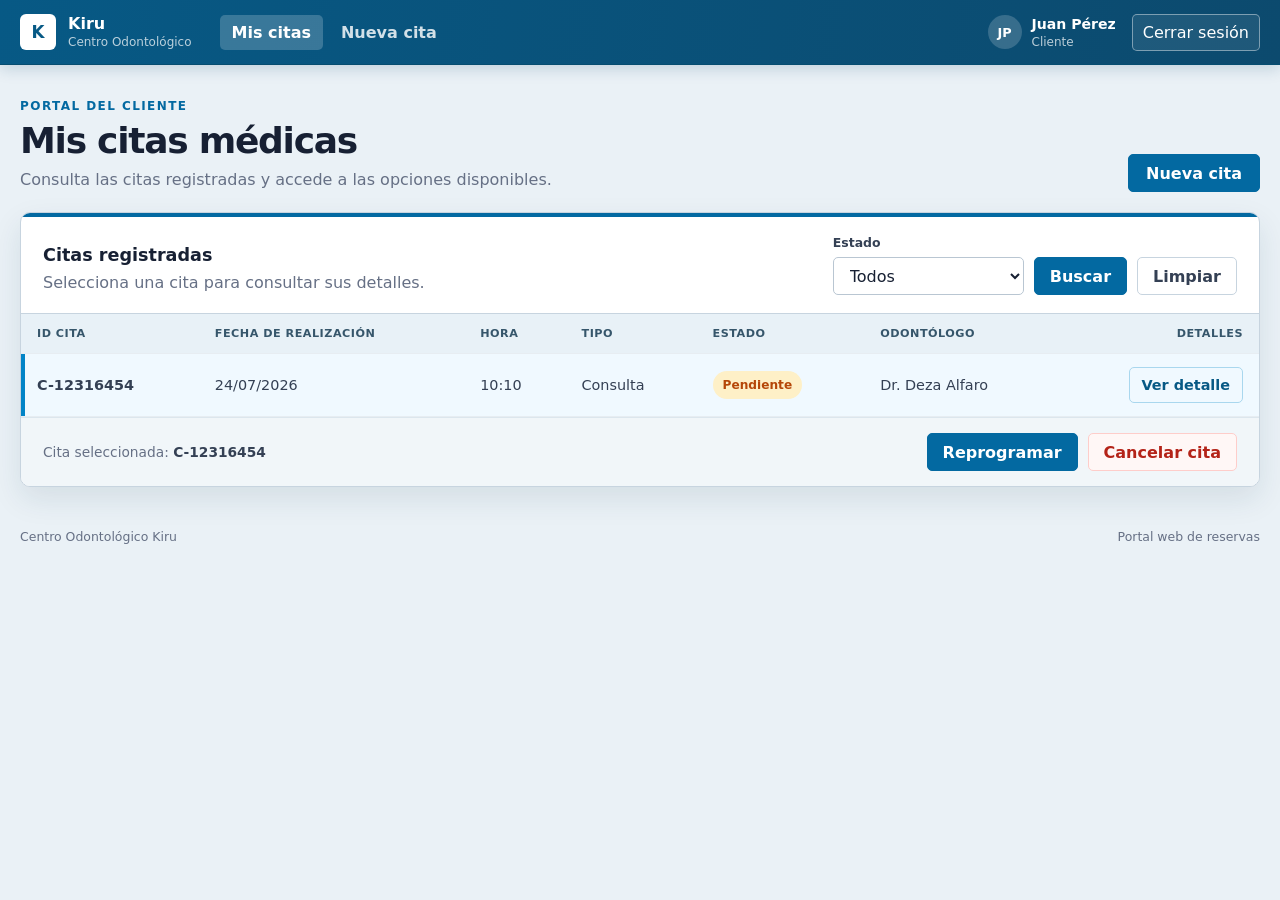
==== frontend/index.html @ e7d378d7 "fix: primera version de backend" ====
<!doctype html>
<html lang="es">
  <head>
    <meta charset="UTF-8" />
    <meta name="viewport" content="width=device-width, initial-scale=1.0" />
    <meta
      name="description"
      content="Portal web del cliente del Centro Odontológico Kiru"
    />
    <title>Mis citas | Centro Odontológico Kiru</title>
    <link rel="stylesheet" href="css/styles.css" />
  </head>
  <body>
    <header class="site-header">
      <div class="header-content">
        <a class="brand" href="index.html" aria-label="Ir a Mis citas">
          <span class="brand-mark" aria-hidden="true">K</span>
          <span class="brand-copy">
            <strong>Kiru</strong>
            <small>Centro Odontológico</small>
          </span>
        </a>

        <nav class="main-navigation" aria-label="Navegación del cliente">
          <a class="nav-link active" href="index.html" aria-current="page">
            Mis citas
          </a>
          <a class="nav-link" href="registrar-cita.html">Nueva cita</a>
        </nav>

        <div class="user-area" aria-label="Sesión del cliente">
          <span class="user-avatar" aria-hidden="true">JP</span>
          <span class="user-copy">
            <strong>Juan Pérez</strong>
            <small>Cliente</small>
          </span>
          <button class="logout-button" type="button">Cerrar sesión</button>
        </div>
      </div>
    </header>

    <main class="page-content">
      <section class="page-heading" aria-labelledby="page-title">
        <div>
          <p class="eyebrow">Portal del cliente</p>
          <h1 id="page-title">Mis citas médicas</h1>
          <p class="page-description">
            Consulta las citas registradas y accede a las opciones disponibles.
          </p>
        </div>
        <a class="primary-button button-link" href="registrar-cita.html">
          Nueva cita
        </a>
      </section>

      <section class="appointments-card" aria-labelledby="appointments-title">
        <div class="card-header">
          <div>
            <h2 id="appointments-title">Citas registradas</h2>
            <p>Selecciona una cita para consultar sus detalles.</p>
          </div>

          <form class="filters" aria-label="Filtros de citas">
            <label class="field" for="appointment-status">
              <span>Estado</span>
              <select id="appointment-status" name="estado">
                <option value="">Todos</option>
                <option value="pendiente">Pendiente</option>
                <option value="atendida">Atendida</option>
                <option value="cancelada">Cancelada</option>
                <option value="reprogramada">Reprogramada</option>
              </select>
            </label>
            <button class="secondary-button" type="button">Buscar</button>
            <button class="ghost-button" type="reset">Limpiar</button>
          </form>
        </div>

        <div class="table-container">
          <table>
            <caption class="visually-hidden">
              Citas médicas registradas por el cliente
            </caption>
            <thead>
              <tr>
                <th scope="col">ID cita</th>
                <th scope="col">Fecha de realización</th>
                <th scope="col">Hora</th>
                <th scope="col">Tipo</th>
                <th scope="col">Estado</th>
                <th scope="col">Odontólogo</th>
                <th scope="col" class="details-column">Detalles</th>
              </tr>
            </thead>
            <tbody>
              <tr class="selected-row" aria-selected="true">
                <td data-label="ID cita"><strong>C-12316454</strong></td>
                <td data-label="Fecha de realización">24/07/2026</td>
                <td data-label="Hora">10:10</td>
                <td data-label="Tipo">Consulta</td>
                <td data-label="Estado">
                  <span class="status status-pending">Pendiente</span>
                </td>
                <td data-label="Odontólogo">Dr. Deza Alfaro</td>
                <td data-label="Detalles" class="details-column">
                  <button class="detail-button" type="button">
                    Ver detalle
                  </button>
                </td>
              </tr>
            </tbody>
          </table>
        </div>

        <div class="card-footer">
          <p class="selection-message">
            Cita seleccionada: <strong>C-12316454</strong>
          </p>
          <div class="appointment-actions">
            <button class="secondary-button" type="button">Reprogramar</button>
            <button class="danger-button" type="button">Cancelar cita</button>
          </div>
        </div>
      </section>
    </main>

    <footer class="site-footer">
      <p>Centro Odontológico Kiru</p>
      <p>Portal web de reservas</p>
    </footer>
  </body>
</html>
---- frontend/css/styles.css ----
:root {
  --color-primary-700: #075985;
  --color-primary-600: #0369a1;
  --color-primary-500: #0284c7;
  --color-primary-100: #e0f2fe;
  --color-primary-50: #f0f9ff;
  --color-ink-900: #172033;
  --color-ink-700: #344054;
  --color-ink-500: #667085;
  --color-border: #c7d4df;
  --color-surface: #ffffff;
  --color-background: #eaf1f6;
  --color-danger-700: #b42318;
  --color-danger-100: #fee4e2;
  --color-warning-700: #b54708;
  --color-warning-100: #fef0c7;
  --shadow-card: 0 12px 30px rgba(15, 55, 78, 0.1);
  --radius-small: 5px;
  --radius-medium: 7px;
  --radius-large: 10px;
  --content-width: 1240px;
}

* {
  box-sizing: border-box;
}

html {
  color-scheme: light;
  font-family:
    Inter, ui-sans-serif, system-ui, -apple-system, BlinkMacSystemFont, "Segoe UI",
    sans-serif;
  background: var(--color-background);
}

body {
  min-width: 320px;
  min-height: 100vh;
  margin: 0;
  color: var(--color-ink-900);
  background: var(--color-background);
}

button,
select,
input {
  font: inherit;
}

button,
a,
select,
input {
  -webkit-tap-highlight-color: transparent;
}

button,
a {
  transition:
    background-color 160ms ease,
    border-color 160ms ease,
    color 160ms ease,
    transform 160ms ease;
}

button {
  cursor: pointer;
}

button:focus-visible,
a:focus-visible,
select:focus-visible {
  outline: 3px solid rgba(2, 132, 199, 0.3);
  outline-offset: 2px;
}

input:focus-visible {
  outline: 3px solid rgba(2, 132, 199, 0.3);
  outline-offset: 2px;
}

.site-header {
  position: sticky;
  top: 0;
  z-index: 10;
  border-bottom: 1px solid #064d70;
  color: #ffffff;
  background: linear-gradient(100deg, #075985 0%, #0c4a6e 100%);
  box-shadow: 0 4px 14px rgba(12, 74, 110, 0.18);
  backdrop-filter: blur(12px);
}

.header-content {
  display: grid;
  grid-template-columns: auto 1fr auto;
  gap: 28px;
  align-items: center;
  width: min(calc(100% - 40px), var(--content-width));
  min-height: 64px;
  margin: 0 auto;
}

.brand {
  display: inline-flex;
  gap: 12px;
  align-items: center;
  color: inherit;
  text-decoration: none;
}

.brand-mark {
  display: grid;
  width: 36px;
  height: 36px;
  place-items: center;
  border: 1px solid rgba(255, 255, 255, 0.5);
  border-radius: 6px;
  color: var(--color-primary-700);
  font-size: 1.05rem;
  font-weight: 800;
  background: #ffffff;
}

.brand-copy,
.user-copy {
  display: flex;
  flex-direction: column;
}

.brand-copy strong {
  color: #ffffff;
  font-size: 1rem;
  line-height: 1.1;
}

.brand-copy small,
.user-copy small {
  margin-top: 3px;
  color: rgba(255, 255, 255, 0.72);
  font-size: 0.75rem;
}

.main-navigation {
  display: flex;
  gap: 6px;
  align-items: center;
}

.nav-link {
  padding: 8px 12px;
  border: 0;
  border-radius: var(--radius-small);
  color: rgba(255, 255, 255, 0.82);
  font-weight: 650;
  text-decoration: none;
  background: transparent;
}

.nav-link:hover {
  color: #ffffff;
  background: rgba(255, 255, 255, 0.12);
}

.nav-link.active {
  color: #ffffff;
  background: rgba(255, 255, 255, 0.2);
}

.user-area {
  display: flex;
  gap: 10px;
  align-items: center;
}

.user-avatar {
  display: grid;
  width: 34px;
  height: 34px;
  place-items: center;
  border-radius: 50%;
  color: #ffffff;
  font-size: 0.8rem;
  font-weight: 800;
  background: rgba(255, 255, 255, 0.18);
}

.user-copy strong {
  color: #ffffff;
  font-size: 0.88rem;
}

.logout-button {
  margin-left: 6px;
  padding: 8px 10px;
  border: 1px solid rgba(255, 255, 255, 0.42);
  border-radius: var(--radius-small);
  color: #ffffff;
  background: rgba(255, 255, 255, 0.08);
}

.logout-button:hover {
  border-color: rgba(255, 255, 255, 0.72);
  background: rgba(255, 255, 255, 0.16);
}

.ghost-button:hover {
  border-color: #aebdca;
  background: #f1f5f9;
}

.page-content {
  width: min(calc(100% - 40px), var(--content-width));
  margin: 0 auto;
  padding: 34px 0 28px;
}

.page-heading {
  display: flex;
  gap: 24px;
  align-items: flex-end;
  justify-content: space-between;
  margin-bottom: 20px;
}

.eyebrow {
  margin: 0 0 8px;
  color: var(--color-primary-600);
  font-size: 0.75rem;
  font-weight: 800;
  letter-spacing: 0.12em;
  text-transform: uppercase;
}

h1,
h2,
p {
  margin-top: 0;
}

h1 {
  margin-bottom: 7px;
  font-size: clamp(1.75rem, 3vw, 2.25rem);
  line-height: 1.12;
  letter-spacing: -0.035em;
}

h2 {
  margin-bottom: 6px;
  font-size: 1.1rem;
}

.page-description,
.card-header p {
  margin-bottom: 0;
  color: var(--color-ink-500);
  line-height: 1.5;
}

.appointments-card {
  overflow: hidden;
  border: 1px solid var(--color-border);
  border-radius: var(--radius-large);
  background: var(--color-surface);
  box-shadow: var(--shadow-card);
}

.appointments-card::before {
  display: block;
  height: 4px;
  background: var(--color-primary-600);
  content: "";
}

.card-header {
  display: flex;
  gap: 28px;
  align-items: flex-end;
  justify-content: space-between;
  padding: 18px 22px;
  border-bottom: 1px solid var(--color-border);
}

.filters {
  display: flex;
  gap: 10px;
  align-items: flex-end;
}

.field {
  display: flex;
  min-width: 170px;
  flex-direction: column;
  gap: 7px;
}

.field span {
  color: var(--color-ink-700);
  font-size: 0.78rem;
  font-weight: 700;
}

select {
  min-height: 38px;
  padding: 0 38px 0 12px;
  border: 1px solid #b9c6d2;
  border-radius: var(--radius-small);
  color: var(--color-ink-900);
  background: var(--color-surface);
}

.primary-button,
.secondary-button,
.ghost-button,
.danger-button,
.detail-button {
  min-height: 38px;
  padding: 0 15px;
  border-radius: var(--radius-small);
  font-weight: 750;
}

.button-link {
  display: inline-flex;
  align-items: center;
  justify-content: center;
  text-decoration: none;
}

.primary-button,
.secondary-button {
  border: 1px solid var(--color-primary-600);
  color: #ffffff;
  background: var(--color-primary-600);
}

.primary-button {
  min-width: 132px;
}

.primary-button:hover,
.secondary-button:hover {
  border-color: var(--color-primary-700);
  background: var(--color-primary-700);
  transform: translateY(-1px);
}

.ghost-button {
  border: 1px solid var(--color-border);
  color: var(--color-ink-700);
  background: var(--color-surface);
}

.danger-button {
  border: 1px solid #fecdca;
  color: var(--color-danger-700);
  background: #fff7f6;
}

.danger-button:hover {
  border-color: #fda29b;
  background: var(--color-danger-100);
}

.table-container {
  overflow-x: auto;
}

table {
  width: 100%;
  min-width: 910px;
  border-collapse: collapse;
}

th,
td {
  padding: 13px 16px;
  border-bottom: 1px solid #e7edf2;
  text-align: left;
  vertical-align: middle;
}

th {
  color: #36566b;
  font-size: 0.7rem;
  font-weight: 800;
  letter-spacing: 0.045em;
  text-transform: uppercase;
  background: #e8f1f7;
}

td {
  color: var(--color-ink-700);
  font-size: 0.9rem;
}

.selected-row {
  background: var(--color-primary-50);
}

.selected-row td:first-child {
  box-shadow: inset 4px 0 0 var(--color-primary-500);
}

.status {
  display: inline-flex;
  align-items: center;
  min-height: 28px;
  padding: 4px 10px;
  border-radius: 999px;
  font-size: 0.76rem;
  font-weight: 800;
}

.status-pending {
  color: var(--color-warning-700);
  background: var(--color-warning-100);
}

.details-column {
  text-align: right;
}

.detail-button {
  min-height: 36px;
  padding: 0 12px;
  border: 1px solid #a9d7ee;
  color: var(--color-primary-700);
  background: var(--color-primary-50);
}

.detail-button:hover {
  border-color: var(--color-primary-500);
  background: var(--color-primary-100);
}

.card-footer {
  display: flex;
  gap: 20px;
  align-items: center;
  justify-content: space-between;
  padding: 15px 22px;
  border-top: 1px solid #dce6ed;
  background: #f1f6f9;
}

.selection-message {
  margin-bottom: 0;
  color: var(--color-ink-500);
  font-size: 0.86rem;
}

.selection-message strong {
  color: var(--color-ink-700);
}

.appointment-actions {
  display: flex;
  gap: 10px;
}

.site-footer {
  display: flex;
  justify-content: space-between;
  width: min(calc(100% - 40px), var(--content-width));
  margin: 0 auto;
  padding: 14px 0 22px;
  color: var(--color-ink-500);
  font-size: 0.78rem;
}

.site-footer p {
  margin-bottom: 0;
}

.visually-hidden {
  position: absolute;
  width: 1px;
  height: 1px;
  padding: 0;
  margin: -1px;
  overflow: hidden;
  clip: rect(0, 0, 0, 0);
  white-space: nowrap;
  border: 0;
}

.booking-page {
  max-width: var(--content-width);
}

.back-link {
  display: inline-flex;
  margin-bottom: 18px;
  color: var(--color-primary-700);
  font-size: 0.86rem;
  font-weight: 700;
  text-decoration: none;
}

.back-link:hover {
  text-decoration: underline;
}

.booking-heading {
  margin-bottom: 18px;
}

.booking-steps {
  display: grid;
  grid-template-columns: repeat(4, 1fr);
  padding: 0;
  margin: 0 0 18px;
  list-style: none;
}

.booking-steps li {
  position: relative;
  display: flex;
  gap: 8px;
  align-items: center;
  color: var(--color-ink-500);
  font-size: 0.78rem;
}

.booking-steps li:not(:last-child)::after {
  position: absolute;
  z-index: 0;
  top: 50%;
  right: 10px;
  left: 42px;
  height: 2px;
  background: #bdcbd6;
  content: "";
}

.booking-steps span {
  z-index: 1;
  display: grid;
  width: 30px;
  height: 30px;
  place-items: center;
  border: 2px solid #bdcbd6;
  border-radius: 50%;
  background: var(--color-background);
}

.booking-steps .completed,
.booking-steps .active {
  color: var(--color-primary-700);
}

.booking-steps .completed span,
.booking-steps .active span {
  border-color: var(--color-primary-600);
}

.booking-steps .completed span {
  color: #ffffff;
  background: var(--color-primary-600);
}

.booking-steps .active span {
  background: #ffffff;
}

.booking-card {
  overflow: hidden;
  border: 1px solid var(--color-border);
  border-radius: var(--radius-large);
  background: var(--color-surface);
  box-shadow: var(--shadow-card);
}

.booking-card::before {
  display: block;
  height: 4px;
  background: var(--color-primary-600);
  content: "";
}

.booking-fields {
  display: grid;
  grid-template-columns: 1fr 1fr 1.1fr;
  border-bottom: 1px solid var(--color-border);
}

.booking-section {
  display: grid;
  grid-template-columns: 32px 1fr;
  gap: 12px;
  padding: 20px;
}

.booking-section + .booking-section {
  border-left: 1px solid var(--color-border);
}

.section-number {
  display: grid;
  width: 28px;
  height: 28px;
  place-items: center;
  border-radius: 50%;
  color: #ffffff;
  font-size: 0.76rem;
  font-weight: 800;
  background: var(--color-primary-600);
}

.section-content h2 {
  margin: 3px 0 15px;
}

.full-field {
  width: 100%;
  min-width: 0;
  margin-bottom: 12px;
}

input[type="date"] {
  width: 100%;
  min-height: 38px;
  padding: 0 11px;
  border: 1px solid #b9c6d2;
  border-radius: var(--radius-small);
  color: var(--color-ink-900);
  background: #ffffff;
}

.appointment-type {
  display: flex;
  flex-wrap: wrap;
  gap: 10px 16px;
  padding: 0;
  margin: 3px 0 0;
  border: 0;
}

.appointment-type legend {
  width: 100%;
  margin-bottom: 7px;
  color: var(--color-ink-700);
  font-size: 0.78rem;
  font-weight: 700;
}

.appointment-type label {
  display: inline-flex;
  gap: 7px;
  align-items: center;
  color: var(--color-ink-700);
  font-size: 0.86rem;
}

.appointment-type input {
  accent-color: var(--color-primary-600);
}

.order-empty {
  display: flex;
  min-height: 85px;
  flex-direction: column;
  justify-content: center;
  padding: 13px;
  border: 1px dashed #aebfcb;
  border-radius: var(--radius-small);
  color: var(--color-ink-500);
  background: #f7fafc;
}

.order-empty strong {
  margin-bottom: 4px;
  color: var(--color-ink-700);
  font-size: 0.84rem;
}

.order-empty span {
  font-size: 0.78rem;
  line-height: 1.45;
}

.order-total {
  display: flex;
  align-items: center;
  justify-content: space-between;
  margin-top: 12px;
  color: var(--color-ink-500);
  font-size: 0.82rem;
}

.order-total strong {
  color: var(--color-ink-900);
  font-size: 1rem;
}

.schedule-section {
  padding: 20px;
}

.schedule-header {
  display: flex;
  gap: 20px;
  align-items: flex-end;
  justify-content: space-between;
  margin-bottom: 14px;
}

.section-kicker {
  margin-bottom: 4px;
  color: var(--color-ink-500);
  font-size: 0.75rem;
  font-weight: 700;
}

.schedule-legend {
  display: flex;
  gap: 14px;
  color: var(--color-ink-500);
  font-size: 0.75rem;
}

.schedule-legend span {
  display: inline-flex;
  gap: 6px;
  align-items: center;
}

.legend-dot {
  width: 8px;
  height: 8px;
  border-radius: 50%;
}

.available-dot {
  background: #15803d;
}

.occupied-dot {
  background: #b42318;
}

.schedule-container {
  overflow-x: auto;
  border: 1px solid var(--color-border);
  border-radius: var(--radius-small);
}

.schedule-table {
  min-width: 980px;
  table-layout: fixed;
}

.schedule-table th,
.schedule-table td {
  padding: 9px;
  text-align: center;
}

.schedule-table th:first-child {
  width: 120px;
}

.schedule-table tbody th {
  color: var(--color-ink-700);
  font-size: 0.74rem;
  letter-spacing: 0;
  text-transform: none;
  background: #f4f7f9;
}

.slot {
  display: inline-flex;
  width: 100%;
  min-height: 36px;
  align-items: center;
  justify-content: center;
  padding: 6px;
  border-radius: 7px;
  font-size: 0.72rem;
  font-weight: 750;
}

button.slot {
  border: 1px solid #a8d7bc;
}

.slot.available {
  color: #166534;
  background: #ecfdf3;
}

button.slot.available:hover,
.slot.available.selected {
  border-color: #15803d;
  color: #ffffff;
  background: #15803d;
}

.slot.occupied {
  color: var(--color-danger-700);
  background: #fff1f0;
}

.slot.unavailable {
  color: #98a2b3;
  background: #f2f4f7;
}

.booking-actions {
  display: flex;
  gap: 18px;
  align-items: center;
  justify-content: space-between;
  padding: 15px 20px;
  border-top: 1px solid var(--color-border);
  background: #f1f6f9;
}

.booking-primary-actions {
  display: flex;
  gap: 10px;
}

@media (max-width: 900px) {
  .header-content {
    grid-template-columns: 1fr auto;
    gap: 16px;
    padding: 14px 0;
  }

  .main-navigation {
    grid-column: 1 / -1;
    grid-row: 2;
    overflow-x: auto;
  }

  .user-copy,
  .logout-button {
    display: none;
  }

  .card-header {
    align-items: stretch;
    flex-direction: column;
  }

  .filters {
    flex-wrap: wrap;
  }

  .field {
    flex: 1 1 220px;
  }

  .booking-fields {
    grid-template-columns: 1fr 1fr;
  }

  .order-section {
    grid-column: 1 / -1;
    border-top: 1px solid var(--color-border);
  }

  .booking-section:nth-child(3) {
    border-left: 0;
  }
}

@media (max-width: 640px) {
  .header-content,
  .page-content,
  .site-footer {
    width: min(calc(100% - 28px), var(--content-width));
  }

  .page-content {
    padding-top: 36px;
  }

  .page-heading,
  .card-footer {
    align-items: stretch;
    flex-direction: column;
  }

  .page-heading .primary-button {
    width: 100%;
  }

  .card-header,
  .card-footer {
    padding: 20px;
  }

  .filters > button {
    flex: 1 1 120px;
  }

  .appointment-actions {
    flex-direction: column;
  }

  .appointment-actions button {
    width: 100%;
  }

  .site-footer {
    gap: 8px;
    flex-direction: column;
  }

  .booking-steps strong {
    display: none;
  }

  .booking-steps li:not(:last-child)::after {
    right: 6px;
    left: 35px;
  }

  .booking-fields {
    grid-template-columns: 1fr;
  }

  .booking-section,
  .booking-section + .booking-section {
    border-top: 1px solid var(--color-border);
    border-left: 0;
  }

  .booking-section:first-child {
    border-top: 0;
  }

  .schedule-header,
  .booking-actions {
    align-items: stretch;
    flex-direction: column;
  }

  .schedule-legend {
    flex-wrap: wrap;
  }

  .booking-primary-actions {
    flex-direction: column;
  }

  .booking-actions .button-link,
  .booking-actions button {
    width: 100%;
  }
}

@media (prefers-reduced-motion: reduce) {
  *,
  *::before,
  *::after {
    scroll-behavior: auto !important;
    transition-duration: 0.01ms !important;
  }
}
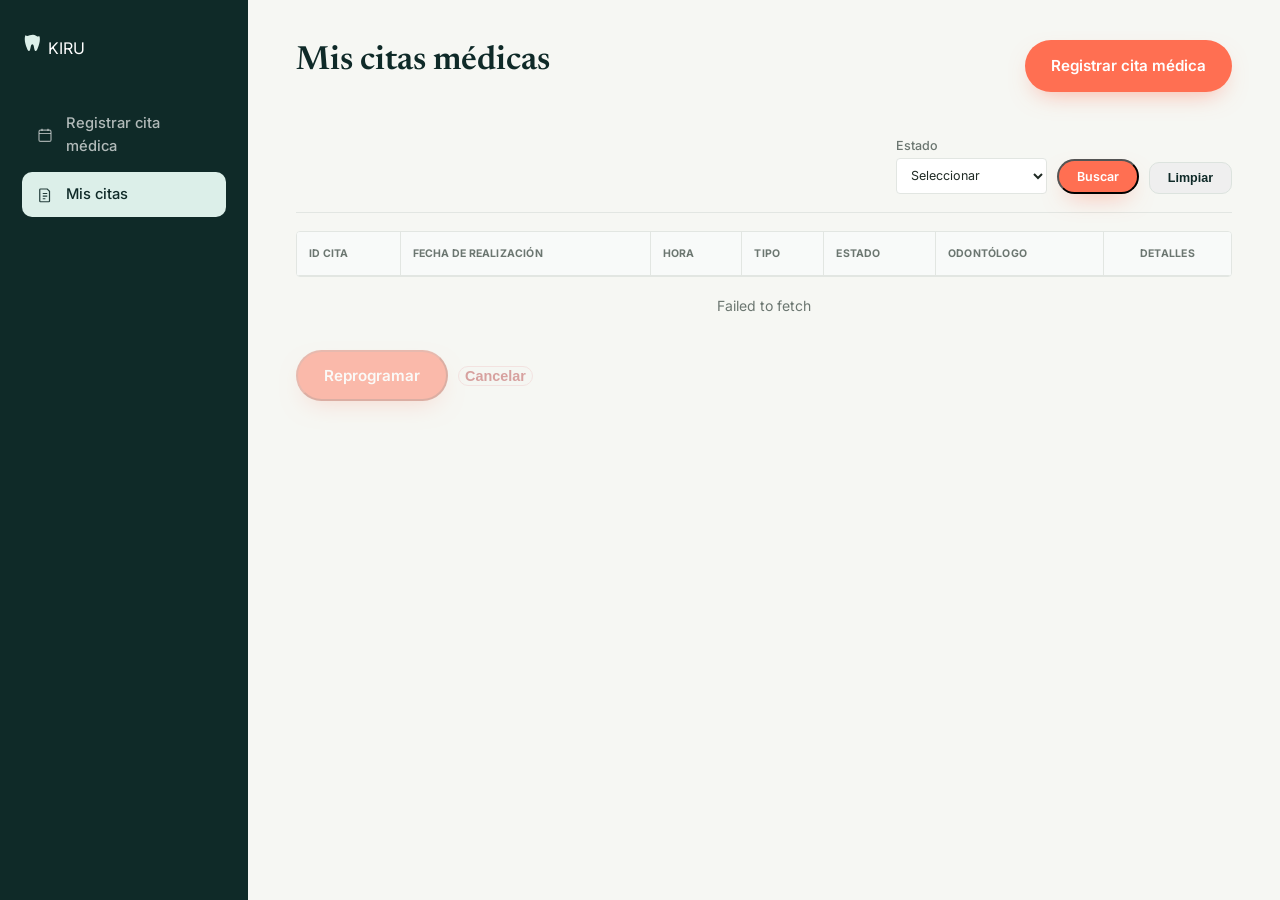
==== commit 0613212c: "feat: implementar módulo de reservas" ====
--- a/frontend/index.html
+++ b/frontend/index.html
@@ -3,130 +3,13 @@
   <head>
     <meta charset="UTF-8" />
     <meta name="viewport" content="width=device-width, initial-scale=1.0" />
-    <meta
-      name="description"
-      content="Portal web del cliente del Centro Odontológico Kiru"
-    />
-    <title>Mis citas | Centro Odontológico Kiru</title>
-    <link rel="stylesheet" href="css/styles.css" />
+    <meta http-equiv="refresh" content="0; url=cliente/mis-citas.html" />
+    <title>KIRU · Módulo de reservas</title>
+    <script>
+      window.location.replace("cliente/mis-citas.html");
+    </script>
   </head>
   <body>
-    <header class="site-header">
-      <div class="header-content">
-        <a class="brand" href="index.html" aria-label="Ir a Mis citas">
-          <span class="brand-mark" aria-hidden="true">K</span>
-          <span class="brand-copy">
-            <strong>Kiru</strong>
-            <small>Centro Odontológico</small>
-          </span>
-        </a>
-
-        <nav class="main-navigation" aria-label="Navegación del cliente">
-          <a class="nav-link active" href="index.html" aria-current="page">
-            Mis citas
-          </a>
-          <a class="nav-link" href="registrar-cita.html">Nueva cita</a>
-        </nav>
-
-        <div class="user-area" aria-label="Sesión del cliente">
-          <span class="user-avatar" aria-hidden="true">JP</span>
-          <span class="user-copy">
-            <strong>Juan Pérez</strong>
-            <small>Cliente</small>
-          </span>
-          <button class="logout-button" type="button">Cerrar sesión</button>
-        </div>
-      </div>
-    </header>
-
-    <main class="page-content">
-      <section class="page-heading" aria-labelledby="page-title">
-        <div>
-          <p class="eyebrow">Portal del cliente</p>
-          <h1 id="page-title">Mis citas médicas</h1>
-          <p class="page-description">
-            Consulta las citas registradas y accede a las opciones disponibles.
-          </p>
-        </div>
-        <a class="primary-button button-link" href="registrar-cita.html">
-          Nueva cita
-        </a>
-      </section>
-
-      <section class="appointments-card" aria-labelledby="appointments-title">
-        <div class="card-header">
-          <div>
-            <h2 id="appointments-title">Citas registradas</h2>
-            <p>Selecciona una cita para consultar sus detalles.</p>
-          </div>
-
-          <form class="filters" aria-label="Filtros de citas">
-            <label class="field" for="appointment-status">
-              <span>Estado</span>
-              <select id="appointment-status" name="estado">
-                <option value="">Todos</option>
-                <option value="pendiente">Pendiente</option>
-                <option value="atendida">Atendida</option>
-                <option value="cancelada">Cancelada</option>
-                <option value="reprogramada">Reprogramada</option>
-              </select>
-            </label>
-            <button class="secondary-button" type="button">Buscar</button>
-            <button class="ghost-button" type="reset">Limpiar</button>
-          </form>
-        </div>
-
-        <div class="table-container">
-          <table>
-            <caption class="visually-hidden">
-              Citas médicas registradas por el cliente
-            </caption>
-            <thead>
-              <tr>
-                <th scope="col">ID cita</th>
-                <th scope="col">Fecha de realización</th>
-                <th scope="col">Hora</th>
-                <th scope="col">Tipo</th>
-                <th scope="col">Estado</th>
-                <th scope="col">Odontólogo</th>
-                <th scope="col" class="details-column">Detalles</th>
-              </tr>
-            </thead>
-            <tbody>
-              <tr class="selected-row" aria-selected="true">
-                <td data-label="ID cita"><strong>C-12316454</strong></td>
-                <td data-label="Fecha de realización">24/07/2026</td>
-                <td data-label="Hora">10:10</td>
-                <td data-label="Tipo">Consulta</td>
-                <td data-label="Estado">
-                  <span class="status status-pending">Pendiente</span>
-                </td>
-                <td data-label="Odontólogo">Dr. Deza Alfaro</td>
-                <td data-label="Detalles" class="details-column">
-                  <button class="detail-button" type="button">
-                    Ver detalle
-                  </button>
-                </td>
-              </tr>
-            </tbody>
-          </table>
-        </div>
-
-        <div class="card-footer">
-          <p class="selection-message">
-            Cita seleccionada: <strong>C-12316454</strong>
-          </p>
-          <div class="appointment-actions">
-            <button class="secondary-button" type="button">Reprogramar</button>
-            <button class="danger-button" type="button">Cancelar cita</button>
-          </div>
-        </div>
-      </section>
-    </main>
-
-    <footer class="site-footer">
-      <p>Centro Odontológico Kiru</p>
-      <p>Portal web de reservas</p>
-    </footer>
+    <p>Abriendo el módulo de reservas…</p>
   </body>
 </html>
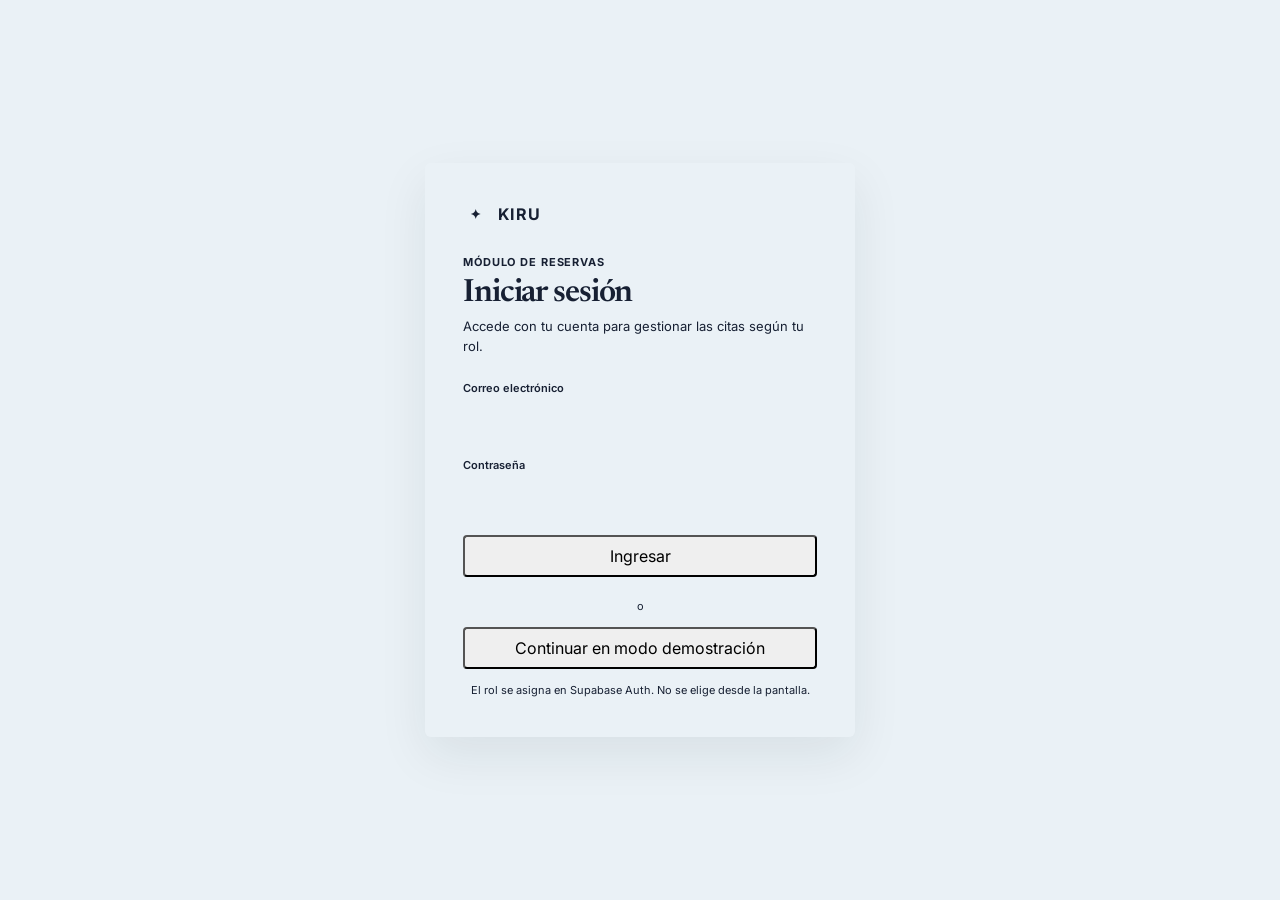
==== commit 3c2a4f1c: "feat: agregar acceso por roles y flujo de citas" ====
--- a/frontend/index.html
+++ b/frontend/index.html
@@ -3,13 +3,13 @@
   <head>
     <meta charset="UTF-8" />
     <meta name="viewport" content="width=device-width, initial-scale=1.0" />
-    <meta http-equiv="refresh" content="0; url=cliente/mis-citas.html" />
+    <meta http-equiv="refresh" content="0; url=login.html" />
     <title>KIRU · Módulo de reservas</title>
     <script>
-      window.location.replace("cliente/mis-citas.html");
+      window.location.replace("login.html");
     </script>
   </head>
   <body>
-    <p>Abriendo el módulo de reservas…</p>
+    <p>Abriendo el acceso al módulo de reservas…</p>
   </body>
 </html>
